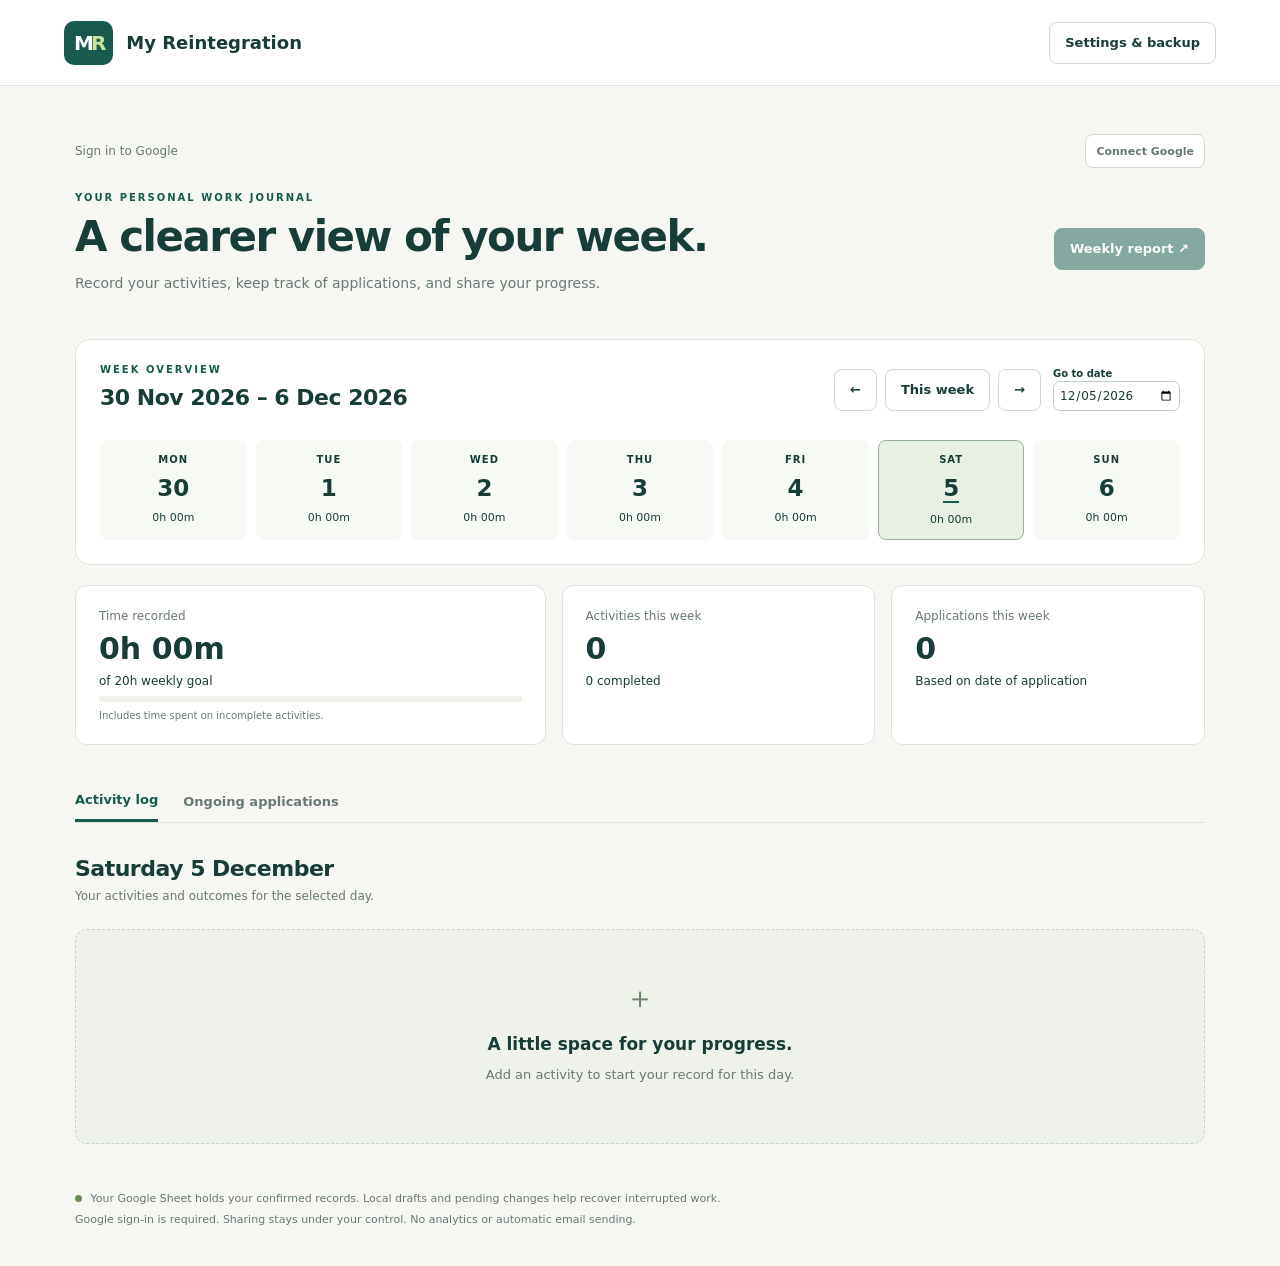
==== index.html @ 722d1d54 "Version static assets to prevent stale local-only scripts after upgrade" ====
<!doctype html><html lang="en"><head><meta charset="utf-8"><meta name="viewport" content="width=device-width, initial-scale=1"><meta name="description" content="A private, browser-local weekly reintegration activity journal."><title>My Reintegration</title><link rel="stylesheet" href="style.css?v=2.1"><script src="google-config.js?v=2.1" defer></script><script src="google-store.js?v=2.1" defer></script><script src="excel-export.js?v=2.1" defer></script><script src="app.js?v=2.1" defer></script><script src="https://accounts.google.com/gsi/client" async defer></script></head><body>
<header><a class="brand" href="./"><span class="brandmark">M<span>R</span></span> My Reintegration</a><button id="settings">Settings & backup</button></header>
<main><div class="sync-bar"><span id="syncStatus" role="status" aria-live="polite">Sign in to Google</span><div class="actions"><button id="connect">Connect Google</button><button id="refresh" hidden>Refresh</button><button id="signout" hidden>Sign out</button><button id="retry" hidden>Retry pending save</button><button id="pendingBackup" hidden>Export pending backup</button><button id="resolvePending" hidden>Review conflict</button></div></div><div class="intro"><div><p class="eyebrow">YOUR PERSONAL WORK JOURNAL</p><h1>A clearer view of your week.</h1><p class="muted">Record your activities, keep track of applications, and share your progress.</p></div><button class="primary" id="report">Weekly report ↗</button></div>
<section class="week-panel"><div class="week-top"><div><p class="eyebrow">WEEK OVERVIEW</p><h2 id="weekTitle"></h2></div><div class="actions"><button id="prev" aria-label="Previous week">←</button><button id="today">This week</button><button id="next" aria-label="Next week">→</button><label class="jump">Go to date<input type="date" id="jump"></label></div></div><div id="days" class="days"></div></section>
<div class="stats"><div><span class="muted">Time recorded</span><strong id="total"></strong><span id="goalText"></span><progress id="progress" max="100" value="0"></progress><small>Includes time spent on incomplete activities.</small></div><div><span class="muted">Activities this week</span><strong id="count"></strong><span id="completed"></span></div><div><span class="muted">Applications this week</span><strong id="appCount"></strong><span>Based on date of application</span></div></div>
<nav class="tabs" aria-label="Journal views"><button id="activityTab" class="active">Activity log</button><button id="applicationTab">Ongoing applications</button></nav>
<section><div class="section-head"><div><h2 id="sectionTitle"></h2><p class="muted" id="sectionHint"></p></div><button class="primary" id="add">+ Add activity</button></div><div id="records"></div></section>
<footer><span class="dot"></span> Your Google Sheet holds your confirmed records. Local drafts and pending changes help recover interrupted work.<br>Google sign-in is required. Sharing stays under your control. No analytics or automatic email sending.</footer></main>
<dialog id="editor"><form id="editForm"><div class="dialog-head"><h2 id="editTitle"></h2><button type="button" data-close="editor" aria-label="Close editor">✕</button></div><div id="fields" class="form-grid"></div><p class="muted small" id="draftStatus">Draft changes are saved locally as you type.</p><div class="dialog-actions"><button type="button" id="discard">Discard draft</button><button class="primary" type="submit">Save record</button></div></form></dialog>
<dialog id="preferences"><form id="settingsForm"><div class="dialog-head"><h2>Settings & backup</h2><button type="button" data-close="preferences" aria-label="Close settings">✕</button></div><label>Weekly goal (hours)<input name="goal" type="number" min="0.25" max="168" step="0.25" required></label><label>Report recipient<input name="recipient" type="email" placeholder="Enter recipient email"></label><label>Your name (optional)<input name="name" maxlength="200"></label><p class="muted small">Settings and records are saved to your authorized Google Sheet. JSON backups contain personal records: keep them private.</p><button class="primary" type="submit">Save settings</button><hr><h3>Your data, your copy</h3><div class="actions"><button type="button" id="backup">Export JSON backup</button><label class="file-button">Import JSON backup<input id="import" type="file" accept="application/json,.json"></label><button type="button" id="legacyBackup">Export original local backup</button><button type="button" id="migrate" hidden>Migrate local records to Google</button></div><p class="small muted">Import merges records and preserves existing entries. Conflicting IDs are copied with a new ID. Existing settings are preserved. A backup is downloaded first.</p></form></dialog>
<dialog id="reportDialog"><div class="dialog-head"><div><p class="eyebrow">READY TO SHARE</p><h2>Weekly report</h2></div><button data-close="reportDialog" aria-label="Close report">✕</button></div><p id="reportRange" class="muted"></p><div class="actions"><button id="copy">Copy report</button><button id="pdf">Download PDF</button><button id="csv">Export CSV</button><button id="excel">Download Excel</button></div><pre id="reportText"></pre><h3>Prepare your email</h3><label>To<input id="emailTo" type="email"></label><label>Subject<input id="emailSubject"></label><label>Message<textarea id="emailBody" rows="10"></textarea></label><div class="actions"><button class="primary" id="email">Open email app</button><button id="eml">Download email draft</button></div><p class="small muted">Review and send in your email app. Files are not attached automatically. For long reports, use the downloadable email draft or attach the PDF.</p></dialog>
<div id="toast" role="status" aria-live="polite"></div></body></html>
---- style.css ----
:root{font-family:Inter,ui-sans-serif,system-ui,-apple-system,BlinkMacSystemFont,"Segoe UI",sans-serif;color:#183d38;background:#f6f7f3;font-synthesis:none;--green:#175b4f;--line:#dce4dc;--muted:#687974}*{box-sizing:border-box}body{margin:0}header{min-height:86px;padding:20px max(5vw,20px);display:flex;align-items:center;justify-content:space-between;background:#fff;border-bottom:1px solid var(--line);gap:16px}.brand{display:flex;align-items:center;gap:13px;font-weight:700;color:inherit;text-decoration:none;font-size:18px}.brandmark{background:var(--green);color:#fff;padding:10px;border-radius:10px;letter-spacing:-3px;font-size:20px}.brandmark span{color:#c6e69d}main{max-width:1190px;margin:auto;padding:48px 30px 20px}h1{font-size:clamp(28px,3.4vw,42px);letter-spacing:-1.5px;line-height:1.15;margin:10px 0 14px;font-weight:650}h2{font-size:22px;letter-spacing:-.5px;margin:5px 0}h3{font-size:17px}.eyebrow{font-size:10px;font-weight:800;letter-spacing:2px;color:var(--green);margin:0 0 10px}.muted{color:var(--muted)}.intro,.week-top,.section-head,.dialog-head{display:flex;justify-content:space-between;align-items:center;gap:20px}.intro{margin-bottom:34px}.intro p.muted{font-size:14px}.primary{background:var(--green);color:#fff;border-color:var(--green)}button,.file-button{font:inherit;font-size:13px;font-weight:600;cursor:pointer;min-height:42px;border:1px solid #cdd9d1;border-radius:8px;background:#fff;color:inherit;padding:10px 15px}button.primary{background:var(--green);color:white}button:hover,.file-button:hover{filter:brightness(.95)}button:focus-visible,a:focus-visible,input:focus-visible,textarea:focus-visible,select:focus-visible{outline:3px solid #d2a444;outline-offset:3px}.week-panel{background:#fff;border:1px solid var(--line);border-radius:15px;padding:24px}.week-top{margin-bottom:25px}.actions{display:flex;gap:8px;align-items:center;flex-wrap:wrap}.jump{font-size:10px;margin:0 0 0 4px}.jump input{margin:2px 0 0;padding:5px;font-size:12px;min-height:30px}.days{display:grid;grid-template-columns:repeat(7,1fr);gap:9px}.day{display:flex;flex-direction:column;align-items:center;padding:13px 3px;background:#f7f9f5;border-color:transparent;gap:10px}.day span:first-child{text-transform:uppercase;font-size:10px;letter-spacing:1px}.day b{font-size:23px;font-weight:600}.day small{font-size:11px;font-weight:400}.day.selected{background:#e8f0e4;border-color:#97b19e}.day.is-today b{border-bottom:2px solid var(--green)}.stats{display:grid;grid-template-columns:1.5fr 1fr 1fr;gap:16px;margin:20px 0 35px}.stats>div{background:#fff;border:1px solid var(--line);border-radius:12px;padding:23px;display:flex;flex-direction:column;gap:8px}.stats strong{font-size:30px;font-weight:600}.stats span,.stats small{font-size:12px}.stats small{color:var(--muted);font-size:10px}progress{width:100%;height:6px;border:0;border-radius:8px;overflow:hidden;accent-color:var(--green)}progress::-webkit-progress-bar{background:#edf1e9}progress::-webkit-progress-value{background:var(--green)}.tabs{border-bottom:1px solid var(--line);display:flex;gap:25px;margin-bottom:28px}.tabs button{border:0;background:none;border-radius:0;color:var(--muted);padding:12px 0}.tabs button.active{color:var(--green);border-bottom:3px solid var(--green)}.section-head{margin-bottom:18px}.section-head p{font-size:12px;margin:8px 0}.empty{text-align:center;padding:48px 20px;background:#eef2eb;border:1px dashed #c8d5c6;border-radius:12px}.empty .symbol{font-size:30px;color:#70866b;margin-bottom:15px}.empty h3{margin:5px}.empty p{font-size:13px;color:var(--muted)}.record{background:white;border:1px solid var(--line);padding:21px;border-radius:12px;margin:12px 0;display:flex;justify-content:space-between;gap:20px}.record h3{margin:9px 0;white-space:pre-wrap;overflow-wrap:anywhere}.record p{font-size:13px;white-space:pre-wrap;overflow-wrap:anywhere;max-width:750px}.badge{display:inline-block;font-size:10px;background:#edf3e7;border-radius:5px;padding:5px 8px;margin:0 5px 5px 0}.badge.pending{background:#faf1de}.record-side{flex-shrink:0;text-align:right}.record-side strong{display:block;margin-bottom:15px;font-size:20px}.record-side button{min-height:34px;padding:7px 10px;font-size:11px}footer{margin:45px 0 15px;font-size:11px;line-height:1.9;color:var(--muted);max-width:800px}.dot{display:inline-block;width:7px;height:7px;background:#6b8a55;border-radius:50%;margin-right:5px}dialog{border:1px solid var(--line);border-radius:16px;padding:28px;width:min(700px,calc(100% - 24px));max-height:90vh;box-shadow:0 25px 100px #102b3830;color:inherit}dialog::backdrop{background:#123b345e;backdrop-filter:blur(3px)}.dialog-head{margin-bottom:20px}.dialog-head button{border:0;font-size:18px}.form-grid{display:grid;grid-template-columns:1fr 1fr;gap:15px}.wide{grid-column:1/-1}label{display:block;font-size:12px;font-weight:600;margin:0 0 15px}input,textarea,select{display:block;width:100%;font:inherit;font-size:14px;font-weight:400;padding:11px;border:1px solid #becdc2;border-radius:7px;background:white;color:#183d38;margin-top:7px;min-height:42px}textarea{resize:vertical;line-height:1.6}.form-grid label{margin:0}.dialog-actions{display:flex;justify-content:space-between;gap:10px;margin-top:20px}.small{font-size:12px;line-height:1.6}hr{border:0;border-top:1px solid var(--line);margin:24px 0}.file-button{margin:0}.file-button input{font-size:11px;max-width:225px}pre{white-space:pre-wrap;overflow-wrap:anywhere;font:13px/1.8 inherit;background:#f5f7f2;padding:20px;border-radius:9px;max-height:320px;overflow:auto}#toast{position:fixed;bottom:25px;left:50%;transform:translateX(-50%);background:#183d38;color:#fff;padding:13px 22px;border-radius:8px;font-size:13px;max-width:90%;z-index:10;display:none}@media(max-width:650px){header{padding:15px}.brand{font-size:14px}.brandmark{font-size:16px}header button{font-size:11px;padding:8px}main{padding:28px 16px}.intro{display:block}.intro button{margin-top:10px}.week-panel{padding:14px}.week-top{display:block}.week-top h2{font-size:19px}.week-top .actions{margin-top:16px}.days{gap:3px}.day{border-radius:6px}.day b{font-size:20px}.day span:first-child{font-size:9px;letter-spacing:0}.day small{font-size:9px}.stats{gap:8px;grid-template-columns:1fr 1fr}.stats>div{padding:15px}.stats>div:first-child{grid-column:1/-1}.stats strong{font-size:25px}.section-head{align-items:flex-start;gap:10px}.section-head h2{font-size:19px}.section-head button{padding:10px;font-size:11px;flex-shrink:0}.record{display:block;padding:16px}.record-side{display:flex;align-items:center;gap:8px;text-align:left;margin-top:15px}.record-side strong{margin:0 auto 0 0;font-size:17px}.form-grid{grid-template-columns:1fr}.wide{grid-column:auto}dialog{padding:20px}.tabs{gap:20px}.tabs button{font-size:12px}}

[hidden]{display:none!important}.sync-bar{display:flex;align-items:center;justify-content:space-between;gap:12px;margin-bottom:24px;color:var(--muted);font-size:12px}.sync-bar button{font-size:11px;min-height:34px;padding:7px 10px}#syncStatus[data-status="Connection error"]{color:#954d2d}button:disabled{opacity:.5;cursor:default}@media(max-width:650px){.sync-bar{align-items:flex-start;flex-direction:column}}
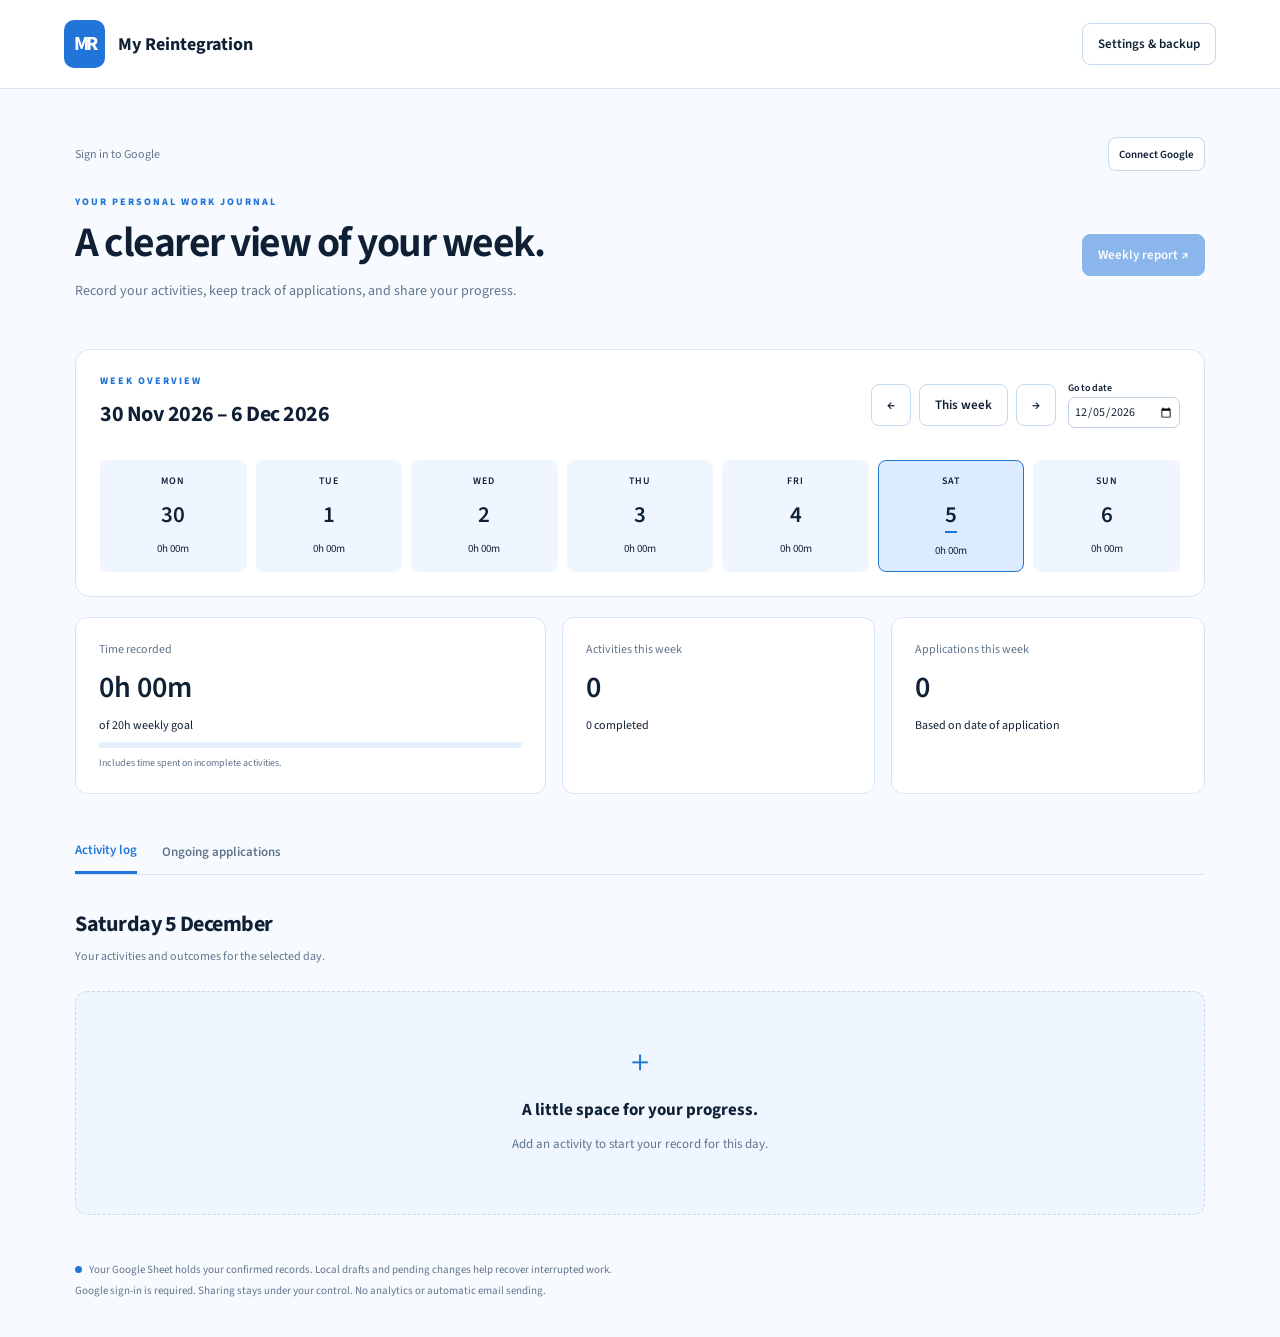
==== commit 65542c3e: "Open shared journal directly with a read-only link" ====
--- a/index.html
+++ b/index.html
@@ -1,4 +1,4 @@
-<!doctype html><html lang="en"><head><meta charset="utf-8"><meta name="viewport" content="width=device-width, initial-scale=1"><meta name="description" content="A private, browser-local weekly reintegration activity journal."><title>My Reintegration</title><link rel="stylesheet" href="style.css?v=2.1"><script src="google-config.js?v=2.1" defer></script><script src="google-store.js?v=2.1" defer></script><script src="excel-export.js?v=2.1" defer></script><script src="app.js?v=2.1" defer></script><script src="https://accounts.google.com/gsi/client" async defer></script></head><body>
+<!doctype html><html lang="en"><head><meta charset="utf-8"><meta name="viewport" content="width=device-width, initial-scale=1"><meta name="description" content="A private weekly reintegration activity journal."><title>My Reintegration</title><link rel="stylesheet" href="style.css?v=2.4"><script src="google-config.js?v=2.4" defer></script><script src="google-store.js?v=2.4" defer></script><script src="excel-export.js?v=2.4" defer></script><script src="app.js?v=2.4" defer></script><script src="access-admin.js?v=2.4" defer></script><script src="https://accounts.google.com/gsi/client" async defer></script></head><body>
 <header><a class="brand" href="./"><span class="brandmark">M<span>R</span></span> My Reintegration</a><button id="settings">Settings & backup</button></header>
 <main><div class="sync-bar"><span id="syncStatus" role="status" aria-live="polite">Sign in to Google</span><div class="actions"><button id="connect">Connect Google</button><button id="refresh" hidden>Refresh</button><button id="signout" hidden>Sign out</button><button id="retry" hidden>Retry pending save</button><button id="pendingBackup" hidden>Export pending backup</button><button id="resolvePending" hidden>Review conflict</button></div></div><div class="intro"><div><p class="eyebrow">YOUR PERSONAL WORK JOURNAL</p><h1>A clearer view of your week.</h1><p class="muted">Record your activities, keep track of applications, and share your progress.</p></div><button class="primary" id="report">Weekly report ↗</button></div>
 <section class="week-panel"><div class="week-top"><div><p class="eyebrow">WEEK OVERVIEW</p><h2 id="weekTitle"></h2></div><div class="actions"><button id="prev" aria-label="Previous week">←</button><button id="today">This week</button><button id="next" aria-label="Next week">→</button><label class="jump">Go to date<input type="date" id="jump"></label></div></div><div id="days" class="days"></div></section>
@@ -7,6 +7,6 @@
 <section><div class="section-head"><div><h2 id="sectionTitle"></h2><p class="muted" id="sectionHint"></p></div><button class="primary" id="add">+ Add activity</button></div><div id="records"></div></section>
 <footer><span class="dot"></span> Your Google Sheet holds your confirmed records. Local drafts and pending changes help recover interrupted work.<br>Google sign-in is required. Sharing stays under your control. No analytics or automatic email sending.</footer></main>
 <dialog id="editor"><form id="editForm"><div class="dialog-head"><h2 id="editTitle"></h2><button type="button" data-close="editor" aria-label="Close editor">✕</button></div><div id="fields" class="form-grid"></div><p class="muted small" id="draftStatus">Draft changes are saved locally as you type.</p><div class="dialog-actions"><button type="button" id="discard">Discard draft</button><button class="primary" type="submit">Save record</button></div></form></dialog>
-<dialog id="preferences"><form id="settingsForm"><div class="dialog-head"><h2>Settings & backup</h2><button type="button" data-close="preferences" aria-label="Close settings">✕</button></div><label>Weekly goal (hours)<input name="goal" type="number" min="0.25" max="168" step="0.25" required></label><label>Report recipient<input name="recipient" type="email" placeholder="Enter recipient email"></label><label>Your name (optional)<input name="name" maxlength="200"></label><p class="muted small">Settings and records are saved to your authorized Google Sheet. JSON backups contain personal records: keep them private.</p><button class="primary" type="submit">Save settings</button><hr><h3>Your data, your copy</h3><div class="actions"><button type="button" id="backup">Export JSON backup</button><label class="file-button">Import JSON backup<input id="import" type="file" accept="application/json,.json"></label><button type="button" id="legacyBackup">Export original local backup</button><button type="button" id="migrate" hidden>Migrate local records to Google</button></div><p class="small muted">Import merges records and preserves existing entries. Conflicting IDs are copied with a new ID. Existing settings are preserved. A backup is downloaded first.</p></form></dialog>
+<dialog id="preferences"><form id="settingsForm"><div class="dialog-head"><h2>Settings & backup</h2><button type="button" data-close="preferences" aria-label="Close settings">✕</button></div><label>Weekly goal (hours)<input name="goal" type="number" min="0.25" max="168" step="0.25" required></label><label>Report recipient<input name="recipient" type="email" placeholder="Enter recipient email"></label><label>Your name (optional)<input name="name" maxlength="200"></label><p class="muted small">Settings and records are saved to your authorized Google Sheet. JSON backups contain personal records: keep them private.</p><button class="primary" type="submit">Save settings</button><hr><button type="button" id="privateAccess" hidden>Share read-only link</button><hr><h3>Your data, your copy</h3><div class="actions"><button type="button" id="backup">Export JSON backup</button><label class="file-button">Import JSON backup<input id="import" type="file" accept="application/json,.json"></label><button type="button" id="legacyBackup">Export original local backup</button><button type="button" id="migrate" hidden>Migrate local records to Google</button></div><p class="small muted">Import merges records and preserves existing entries. Conflicting IDs are copied with a new ID. Existing settings are preserved. A backup is downloaded first.</p></form></dialog>
 <dialog id="reportDialog"><div class="dialog-head"><div><p class="eyebrow">READY TO SHARE</p><h2>Weekly report</h2></div><button data-close="reportDialog" aria-label="Close report">✕</button></div><p id="reportRange" class="muted"></p><div class="actions"><button id="copy">Copy report</button><button id="pdf">Download PDF</button><button id="csv">Export CSV</button><button id="excel">Download Excel</button></div><pre id="reportText"></pre><h3>Prepare your email</h3><label>To<input id="emailTo" type="email"></label><label>Subject<input id="emailSubject"></label><label>Message<textarea id="emailBody" rows="10"></textarea></label><div class="actions"><button class="primary" id="email">Open email app</button><button id="eml">Download email draft</button></div><p class="small muted">Review and send in your email app. Files are not attached automatically. For long reports, use the downloadable email draft or attach the PDF.</p></dialog>
-<div id="toast" role="status" aria-live="polite"></div></body></html>
+<dialog id="accessManager"><div class="dialog-head"><h2>Share read-only link</h2><button data-close="accessManager" aria-label="Close sharing">✕</button></div><p>Anyone with this link can view the journal and download reports. It opens directly, with no account or access code.</p><label>Read-only link<input id="sharedViewUrl" readonly></label><div class="actions"><button id="copyViewLink" class="primary">Copy link</button><a id="openSharedView" target="_blank" rel="noopener">Open read-only view ↗</a></div><p id="accessError" role="status"></p><p class="small muted">Editing stays in your owner account.</p></dialog><div id="toast" role="status" aria-live="polite"></div></body></html>
--- a/style.css
+++ b/style.css
@@ -1,3 +1,27 @@
-:root{font-family:Inter,ui-sans-serif,system-ui,-apple-system,BlinkMacSystemFont,"Segoe UI",sans-serif;color:#183d38;background:#f6f7f3;font-synthesis:none;--green:#175b4f;--line:#dce4dc;--muted:#687974}*{box-sizing:border-box}body{margin:0}header{min-height:86px;padding:20px max(5vw,20px);display:flex;align-items:center;justify-content:space-between;background:#fff;border-bottom:1px solid var(--line);gap:16px}.brand{display:flex;align-items:center;gap:13px;font-weight:700;color:inherit;text-decoration:none;font-size:18px}.brandmark{background:var(--green);color:#fff;padding:10px;border-radius:10px;letter-spacing:-3px;font-size:20px}.brandmark span{color:#c6e69d}main{max-width:1190px;margin:auto;padding:48px 30px 20px}h1{font-size:clamp(28px,3.4vw,42px);letter-spacing:-1.5px;line-height:1.15;margin:10px 0 14px;font-weight:650}h2{font-size:22px;letter-spacing:-.5px;margin:5px 0}h3{font-size:17px}.eyebrow{font-size:10px;font-weight:800;letter-spacing:2px;color:var(--green);margin:0 0 10px}.muted{color:var(--muted)}.intro,.week-top,.section-head,.dialog-head{display:flex;justify-content:space-between;align-items:center;gap:20px}.intro{margin-bottom:34px}.intro p.muted{font-size:14px}.primary{background:var(--green);color:#fff;border-color:var(--green)}button,.file-button{font:inherit;font-size:13px;font-weight:600;cursor:pointer;min-height:42px;border:1px solid #cdd9d1;border-radius:8px;background:#fff;color:inherit;padding:10px 15px}button.primary{background:var(--green);color:white}button:hover,.file-button:hover{filter:brightness(.95)}button:focus-visible,a:focus-visible,input:focus-visible,textarea:focus-visible,select:focus-visible{outline:3px solid #d2a444;outline-offset:3px}.week-panel{background:#fff;border:1px solid var(--line);border-radius:15px;padding:24px}.week-top{margin-bottom:25px}.actions{display:flex;gap:8px;align-items:center;flex-wrap:wrap}.jump{font-size:10px;margin:0 0 0 4px}.jump input{margin:2px 0 0;padding:5px;font-size:12px;min-height:30px}.days{display:grid;grid-template-columns:repeat(7,1fr);gap:9px}.day{display:flex;flex-direction:column;align-items:center;padding:13px 3px;background:#f7f9f5;border-color:transparent;gap:10px}.day span:first-child{text-transform:uppercase;font-size:10px;letter-spacing:1px}.day b{font-size:23px;font-weight:600}.day small{font-size:11px;font-weight:400}.day.selected{background:#e8f0e4;border-color:#97b19e}.day.is-today b{border-bottom:2px solid var(--green)}.stats{display:grid;grid-template-columns:1.5fr 1fr 1fr;gap:16px;margin:20px 0 35px}.stats>div{background:#fff;border:1px solid var(--line);border-radius:12px;padding:23px;display:flex;flex-direction:column;gap:8px}.stats strong{font-size:30px;font-weight:600}.stats span,.stats small{font-size:12px}.stats small{color:var(--muted);font-size:10px}progress{width:100%;height:6px;border:0;border-radius:8px;overflow:hidden;accent-color:var(--green)}progress::-webkit-progress-bar{background:#edf1e9}progress::-webkit-progress-value{background:var(--green)}.tabs{border-bottom:1px solid var(--line);display:flex;gap:25px;margin-bottom:28px}.tabs button{border:0;background:none;border-radius:0;color:var(--muted);padding:12px 0}.tabs button.active{color:var(--green);border-bottom:3px solid var(--green)}.section-head{margin-bottom:18px}.section-head p{font-size:12px;margin:8px 0}.empty{text-align:center;padding:48px 20px;background:#eef2eb;border:1px dashed #c8d5c6;border-radius:12px}.empty .symbol{font-size:30px;color:#70866b;margin-bottom:15px}.empty h3{margin:5px}.empty p{font-size:13px;color:var(--muted)}.record{background:white;border:1px solid var(--line);padding:21px;border-radius:12px;margin:12px 0;display:flex;justify-content:space-between;gap:20px}.record h3{margin:9px 0;white-space:pre-wrap;overflow-wrap:anywhere}.record p{font-size:13px;white-space:pre-wrap;overflow-wrap:anywhere;max-width:750px}.badge{display:inline-block;font-size:10px;background:#edf3e7;border-radius:5px;padding:5px 8px;margin:0 5px 5px 0}.badge.pending{background:#faf1de}.record-side{flex-shrink:0;text-align:right}.record-side strong{display:block;margin-bottom:15px;font-size:20px}.record-side button{min-height:34px;padding:7px 10px;font-size:11px}footer{margin:45px 0 15px;font-size:11px;line-height:1.9;color:var(--muted);max-width:800px}.dot{display:inline-block;width:7px;height:7px;background:#6b8a55;border-radius:50%;margin-right:5px}dialog{border:1px solid var(--line);border-radius:16px;padding:28px;width:min(700px,calc(100% - 24px));max-height:90vh;box-shadow:0 25px 100px #102b3830;color:inherit}dialog::backdrop{background:#123b345e;backdrop-filter:blur(3px)}.dialog-head{margin-bottom:20px}.dialog-head button{border:0;font-size:18px}.form-grid{display:grid;grid-template-columns:1fr 1fr;gap:15px}.wide{grid-column:1/-1}label{display:block;font-size:12px;font-weight:600;margin:0 0 15px}input,textarea,select{display:block;width:100%;font:inherit;font-size:14px;font-weight:400;padding:11px;border:1px solid #becdc2;border-radius:7px;background:white;color:#183d38;margin-top:7px;min-height:42px}textarea{resize:vertical;line-height:1.6}.form-grid label{margin:0}.dialog-actions{display:flex;justify-content:space-between;gap:10px;margin-top:20px}.small{font-size:12px;line-height:1.6}hr{border:0;border-top:1px solid var(--line);margin:24px 0}.file-button{margin:0}.file-button input{font-size:11px;max-width:225px}pre{white-space:pre-wrap;overflow-wrap:anywhere;font:13px/1.8 inherit;background:#f5f7f2;padding:20px;border-radius:9px;max-height:320px;overflow:auto}#toast{position:fixed;bottom:25px;left:50%;transform:translateX(-50%);background:#183d38;color:#fff;padding:13px 22px;border-radius:8px;font-size:13px;max-width:90%;z-index:10;display:none}@media(max-width:650px){header{padding:15px}.brand{font-size:14px}.brandmark{font-size:16px}header button{font-size:11px;padding:8px}main{padding:28px 16px}.intro{display:block}.intro button{margin-top:10px}.week-panel{padding:14px}.week-top{display:block}.week-top h2{font-size:19px}.week-top .actions{margin-top:16px}.days{gap:3px}.day{border-radius:6px}.day b{font-size:20px}.day span:first-child{font-size:9px;letter-spacing:0}.day small{font-size:9px}.stats{gap:8px;grid-template-columns:1fr 1fr}.stats>div{padding:15px}.stats>div:first-child{grid-column:1/-1}.stats strong{font-size:25px}.section-head{align-items:flex-start;gap:10px}.section-head h2{font-size:19px}.section-head button{padding:10px;font-size:11px;flex-shrink:0}.record{display:block;padding:16px}.record-side{display:flex;align-items:center;gap:8px;text-align:left;margin-top:15px}.record-side strong{margin:0 auto 0 0;font-size:17px}.form-grid{grid-template-columns:1fr}.wide{grid-column:auto}dialog{padding:20px}.tabs{gap:20px}.tabs button{font-size:12px}}
+@import url('https://fonts.googleapis.com/css2?family=Source+Sans+3:wght@400;500;600;700;800&display=swap');
+:root{font-family:"Source Sans 3",Arial,sans-serif;color:#0F2034;background:#F7FAFF;font-synthesis:none;--green:#2175D9;--line:#D9E5F2;--muted:#61758C}*{box-sizing:border-box}body{margin:0}header{min-height:86px;padding:20px max(5vw,20px);display:flex;align-items:center;justify-content:space-between;background:#fff;border-bottom:1px solid var(--line);gap:16px}.brand{display:flex;align-items:center;gap:13px;font-weight:700;color:inherit;text-decoration:none;font-size:18px}.brandmark{background:var(--green);color:#fff;padding:10px;border-radius:10px;letter-spacing:-3px;font-size:20px}.brandmark span{color:#c6e69d}main{max-width:1190px;margin:auto;padding:48px 30px 20px}h1{font-size:clamp(28px,3.4vw,42px);letter-spacing:-1.5px;line-height:1.15;margin:10px 0 14px;font-weight:650}h2{font-size:22px;letter-spacing:-.5px;margin:5px 0}h3{font-size:17px}.eyebrow{font-size:10px;font-weight:800;letter-spacing:2px;color:var(--green);margin:0 0 10px}.muted{color:var(--muted)}.intro,.week-top,.section-head,.dialog-head{display:flex;justify-content:space-between;align-items:center;gap:20px}.intro{margin-bottom:34px}.intro p.muted{font-size:14px}.primary{background:var(--green);color:#fff;border-color:var(--green)}button,.file-button{font:inherit;font-size:13px;font-weight:600;cursor:pointer;min-height:42px;border:1px solid #cdd9d1;border-radius:8px;background:#fff;color:inherit;padding:10px 15px}button.primary{background:var(--green);color:white}button:hover,.file-button:hover{filter:brightness(.95)}button:focus-visible,a:focus-visible,input:focus-visible,textarea:focus-visible,select:focus-visible{outline:3px solid #d2a444;outline-offset:3px}.week-panel{background:#fff;border:1px solid var(--line);border-radius:15px;padding:24px}.week-top{margin-bottom:25px}.actions{display:flex;gap:8px;align-items:center;flex-wrap:wrap}.jump{font-size:10px;margin:0 0 0 4px}.jump input{margin:2px 0 0;padding:5px;font-size:12px;min-height:30px}.days{display:grid;grid-template-columns:repeat(7,1fr);gap:9px}.day{display:flex;flex-direction:column;align-items:center;padding:13px 3px;background:#f7f9f5;border-color:transparent;gap:10px}.day span:first-child{text-transform:uppercase;font-size:10px;letter-spacing:1px}.day b{font-size:23px;font-weight:600}.day small{font-size:11px;font-weight:400}.day.selected{background:#e8f0e4;border-color:#97b19e}.day.is-today b{border-bottom:2px solid var(--green)}.stats{display:grid;grid-template-columns:1.5fr 1fr 1fr;gap:16px;margin:20px 0 35px}.stats>div{background:#fff;border:1px solid var(--line);border-radius:12px;padding:23px;display:flex;flex-direction:column;gap:8px}.stats strong{font-size:30px;font-weight:600}.stats span,.stats small{font-size:12px}.stats small{color:var(--muted);font-size:10px}progress{width:100%;height:6px;border:0;border-radius:8px;overflow:hidden;accent-color:var(--green)}progress::-webkit-progress-bar{background:#edf1e9}progress::-webkit-progress-value{background:var(--green)}.tabs{border-bottom:1px solid var(--line);display:flex;gap:25px;margin-bottom:28px}.tabs button{border:0;background:none;border-radius:0;color:var(--muted);padding:12px 0}.tabs button.active{color:var(--green);border-bottom:3px solid var(--green)}.section-head{margin-bottom:18px}.section-head p{font-size:12px;margin:8px 0}.empty{text-align:center;padding:48px 20px;background:#eef2eb;border:1px dashed #c8d5c6;border-radius:12px}.empty .symbol{font-size:30px;color:#70866b;margin-bottom:15px}.empty h3{margin:5px}.empty p{font-size:13px;color:var(--muted)}.record{background:white;border:1px solid var(--line);padding:21px;border-radius:12px;margin:12px 0;display:flex;justify-content:space-between;gap:20px}.record h3{margin:9px 0;white-space:pre-wrap;overflow-wrap:anywhere}.record p{font-size:13px;white-space:pre-wrap;overflow-wrap:anywhere;max-width:750px}.badge{display:inline-block;font-size:10px;background:#edf3e7;border-radius:5px;padding:5px 8px;margin:0 5px 5px 0}.badge.pending{background:#faf1de}.record-side{flex-shrink:0;text-align:right}.record-side strong{display:block;margin-bottom:15px;font-size:20px}.record-side button{min-height:34px;padding:7px 10px;font-size:11px}footer{margin:45px 0 15px;font-size:11px;line-height:1.9;color:var(--muted);max-width:800px}.dot{display:inline-block;width:7px;height:7px;background:#6b8a55;border-radius:50%;margin-right:5px}dialog{border:1px solid var(--line);border-radius:16px;padding:28px;width:min(700px,calc(100% - 24px));max-height:90vh;box-shadow:0 25px 100px #102b3830;color:inherit}dialog::backdrop{background:#123b345e;backdrop-filter:blur(3px)}.dialog-head{margin-bottom:20px}.dialog-head button{border:0;font-size:18px}.form-grid{display:grid;grid-template-columns:1fr 1fr;gap:15px}.wide{grid-column:1/-1}label{display:block;font-size:12px;font-weight:600;margin:0 0 15px}input,textarea,select{display:block;width:100%;font:inherit;font-size:14px;font-weight:400;padding:11px;border:1px solid #becdc2;border-radius:7px;background:white;color:#183d38;margin-top:7px;min-height:42px}textarea{resize:vertical;line-height:1.6}.form-grid label{margin:0}.dialog-actions{display:flex;justify-content:space-between;gap:10px;margin-top:20px}.small{font-size:12px;line-height:1.6}hr{border:0;border-top:1px solid var(--line);margin:24px 0}.file-button{margin:0}.file-button input{font-size:11px;max-width:225px}pre{white-space:pre-wrap;overflow-wrap:anywhere;font:13px/1.8 inherit;background:#f5f7f2;padding:20px;border-radius:9px;max-height:320px;overflow:auto}#toast{position:fixed;bottom:25px;left:50%;transform:translateX(-50%);background:#183d38;color:#fff;padding:13px 22px;border-radius:8px;font-size:13px;max-width:90%;z-index:10;display:none}@media(max-width:650px){header{padding:15px}.brand{font-size:14px}.brandmark{font-size:16px}header button{font-size:11px;padding:8px}main{padding:28px 16px}.intro{display:block}.intro button{margin-top:10px}.week-panel{padding:14px}.week-top{display:block}.week-top h2{font-size:19px}.week-top .actions{margin-top:16px}.days{gap:3px}.day{border-radius:6px}.day b{font-size:20px}.day span:first-child{font-size:9px;letter-spacing:0}.day small{font-size:9px}.stats{gap:8px;grid-template-columns:1fr 1fr}.stats>div{padding:15px}.stats>div:first-child{grid-column:1/-1}.stats strong{font-size:25px}.section-head{align-items:flex-start;gap:10px}.section-head h2{font-size:19px}.section-head button{padding:10px;font-size:11px;flex-shrink:0}.record{display:block;padding:16px}.record-side{display:flex;align-items:center;gap:8px;text-align:left;margin-top:15px}.record-side strong{margin:0 auto 0 0;font-size:17px}.form-grid{grid-template-columns:1fr}.wide{grid-column:auto}dialog{padding:20px}.tabs{gap:20px}.tabs button{font-size:12px}}
 
 [hidden]{display:none!important}.sync-bar{display:flex;align-items:center;justify-content:space-between;gap:12px;margin-bottom:24px;color:var(--muted);font-size:12px}.sync-bar button{font-size:11px;min-height:34px;padding:7px 10px}#syncStatus[data-status="Connection error"]{color:#954d2d}button:disabled{opacity:.5;cursor:default}@media(max-width:650px){.sync-bar{align-items:flex-start;flex-direction:column}}
+
+/* MY REINTEGRATION — BLUE AND WHITE PALETTE */
+body{background:#F7FAFF;color:#0F2034}
+.brandmark span{color:#FFFFFF}
+h1,h2,h3{color:#0F2034}
+button,.file-button{border-color:#C7D9ED;color:#0F2034}
+button.primary,.primary{background:#2175D9;border-color:#2175D9;color:#FFFFFF}
+button:focus-visible,a:focus-visible,input:focus-visible,textarea:focus-visible,select:focus-visible{outline-color:#73A9F5}
+.day{background:#F0F6FF}
+.day.selected{background:#DCEBFF;border-color:#2175D9}
+progress::-webkit-progress-bar{background:#E4EFFC}
+progress::-webkit-progress-value{background:#2175D9}
+.empty{background:#EFF6FF;border-color:#C7D9ED}
+.empty .symbol{color:#2175D9}
+.badge{background:#E7F1FF;color:#174F96}
+.badge.pending{background:#FFF1D8;color:#815A17}
+dialog{background:#FFFFFF;box-shadow:0 25px 100px #0F203430}
+dialog::backdrop{background:#0F20345E}
+input,textarea,select{background:#FFFFFF;color:#0F2034;border-color:#BFCFE3}
+pre{background:#EFF6FF;color:#0F2034}
+#toast{background:#0F2034;color:#FFFFFF}
+.dot{background:#2175D9}
+#syncStatus[data-status="Connection error"]{color:#B54732}
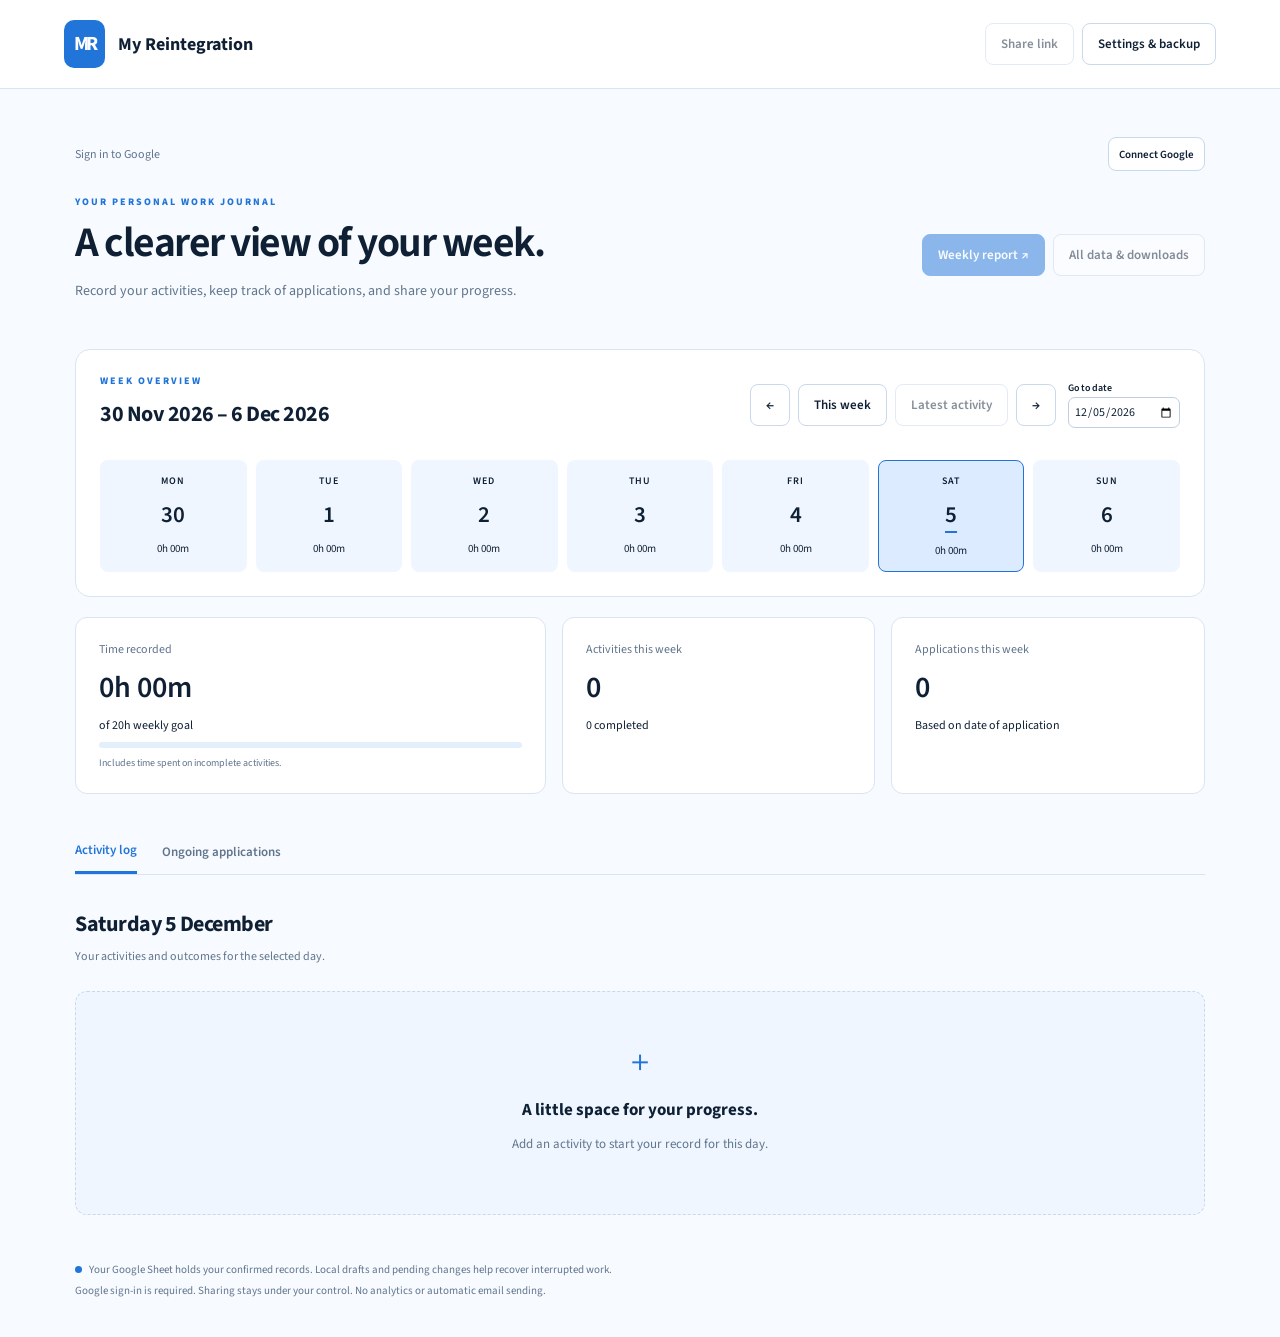
==== commit 86678238: "Fix stable public sharing and complete report exports" ====
--- a/index.html
+++ b/index.html
@@ -1,12 +1,12 @@
-<!doctype html><html lang="en"><head><meta charset="utf-8"><meta name="viewport" content="width=device-width, initial-scale=1"><meta name="description" content="A private weekly reintegration activity journal."><title>My Reintegration</title><link rel="stylesheet" href="style.css?v=2.4"><script src="google-config.js?v=2.4" defer></script><script src="google-store.js?v=2.4" defer></script><script src="excel-export.js?v=2.4" defer></script><script src="app.js?v=2.4" defer></script><script src="access-admin.js?v=2.4" defer></script><script src="https://accounts.google.com/gsi/client" async defer></script></head><body>
-<header><a class="brand" href="./"><span class="brandmark">M<span>R</span></span> My Reintegration</a><button id="settings">Settings & backup</button></header>
-<main><div class="sync-bar"><span id="syncStatus" role="status" aria-live="polite">Sign in to Google</span><div class="actions"><button id="connect">Connect Google</button><button id="refresh" hidden>Refresh</button><button id="signout" hidden>Sign out</button><button id="retry" hidden>Retry pending save</button><button id="pendingBackup" hidden>Export pending backup</button><button id="resolvePending" hidden>Review conflict</button></div></div><div class="intro"><div><p class="eyebrow">YOUR PERSONAL WORK JOURNAL</p><h1>A clearer view of your week.</h1><p class="muted">Record your activities, keep track of applications, and share your progress.</p></div><button class="primary" id="report">Weekly report ↗</button></div>
-<section class="week-panel"><div class="week-top"><div><p class="eyebrow">WEEK OVERVIEW</p><h2 id="weekTitle"></h2></div><div class="actions"><button id="prev" aria-label="Previous week">←</button><button id="today">This week</button><button id="next" aria-label="Next week">→</button><label class="jump">Go to date<input type="date" id="jump"></label></div></div><div id="days" class="days"></div></section>
+<!doctype html><html lang="en"><head><meta charset="utf-8"><meta name="viewport" content="width=device-width, initial-scale=1"><meta name="description" content="Reintegration activities, applications and reports. Shared read-only journal."><title>My Reintegration</title><link rel="stylesheet" href="style.css?v=3.0"><script src="google-config.js?v=3.0" defer></script><script src="google-store.js?v=3.0" defer></script><script src="guest-store.js?v=3.0" defer></script><script src="excel-export.js?v=3.0" defer></script><script src="app.js?v=3.0" defer></script><script src="access-admin.js?v=3.0" defer></script><script src="guest-view.js?v=3.0" defer></script><script src="https://accounts.google.com/gsi/client" async defer></script></head><body>
+<header><a class="brand" href="./"><span class="brandmark">M<span>R</span></span> My Reintegration</a><div class="actions"><button id="shareView">Share link</button><button id="settings">Settings & backup</button></div></header>
+<main><div class="sync-bar"><span id="syncStatus" role="status" aria-live="polite">Sign in to Google</span><div class="actions"><button id="connect">Connect Google</button><button id="refresh" hidden>Refresh</button><button id="signout" hidden>Sign out</button><button id="retry" hidden>Retry pending save</button><button id="pendingBackup" hidden>Export pending backup</button><button id="resolvePending" hidden>Review conflict</button></div></div><div class="intro"><div><p class="eyebrow">YOUR PERSONAL WORK JOURNAL</p><h1>A clearer view of your week.</h1><p class="muted">Record your activities, keep track of applications, and share your progress.</p></div><div class="actions"><button class="primary" id="report">Weekly report ↗</button><button id="allData">All data & downloads</button></div></div>
+<div id="loadMessage" class="load-message" role="status" hidden></div><p id="dataSummary" class="data-summary" aria-live="polite"></p><section class="week-panel"><div class="week-top"><div><p class="eyebrow">WEEK OVERVIEW</p><h2 id="weekTitle"></h2></div><div class="actions"><button id="prev" aria-label="Previous week">←</button><button id="today">This week</button><button id="latest">Latest activity</button><button id="next" aria-label="Next week">→</button><label class="jump">Go to date<input type="date" id="jump"></label></div></div><div id="days" class="days"></div></section>
 <div class="stats"><div><span class="muted">Time recorded</span><strong id="total"></strong><span id="goalText"></span><progress id="progress" max="100" value="0"></progress><small>Includes time spent on incomplete activities.</small></div><div><span class="muted">Activities this week</span><strong id="count"></strong><span id="completed"></span></div><div><span class="muted">Applications this week</span><strong id="appCount"></strong><span>Based on date of application</span></div></div>
 <nav class="tabs" aria-label="Journal views"><button id="activityTab" class="active">Activity log</button><button id="applicationTab">Ongoing applications</button></nav>
 <section><div class="section-head"><div><h2 id="sectionTitle"></h2><p class="muted" id="sectionHint"></p></div><button class="primary" id="add">+ Add activity</button></div><div id="records"></div></section>
 <footer><span class="dot"></span> Your Google Sheet holds your confirmed records. Local drafts and pending changes help recover interrupted work.<br>Google sign-in is required. Sharing stays under your control. No analytics or automatic email sending.</footer></main>
 <dialog id="editor"><form id="editForm"><div class="dialog-head"><h2 id="editTitle"></h2><button type="button" data-close="editor" aria-label="Close editor">✕</button></div><div id="fields" class="form-grid"></div><p class="muted small" id="draftStatus">Draft changes are saved locally as you type.</p><div class="dialog-actions"><button type="button" id="discard">Discard draft</button><button class="primary" type="submit">Save record</button></div></form></dialog>
 <dialog id="preferences"><form id="settingsForm"><div class="dialog-head"><h2>Settings & backup</h2><button type="button" data-close="preferences" aria-label="Close settings">✕</button></div><label>Weekly goal (hours)<input name="goal" type="number" min="0.25" max="168" step="0.25" required></label><label>Report recipient<input name="recipient" type="email" placeholder="Enter recipient email"></label><label>Your name (optional)<input name="name" maxlength="200"></label><p class="muted small">Settings and records are saved to your authorized Google Sheet. JSON backups contain personal records: keep them private.</p><button class="primary" type="submit">Save settings</button><hr><button type="button" id="privateAccess" hidden>Share read-only link</button><hr><h3>Your data, your copy</h3><div class="actions"><button type="button" id="backup">Export JSON backup</button><label class="file-button">Import JSON backup<input id="import" type="file" accept="application/json,.json"></label><button type="button" id="legacyBackup">Export original local backup</button><button type="button" id="migrate" hidden>Migrate local records to Google</button></div><p class="small muted">Import merges records and preserves existing entries. Conflicting IDs are copied with a new ID. Existing settings are preserved. A backup is downloaded first.</p></form></dialog>
-<dialog id="reportDialog"><div class="dialog-head"><div><p class="eyebrow">READY TO SHARE</p><h2>Weekly report</h2></div><button data-close="reportDialog" aria-label="Close report">✕</button></div><p id="reportRange" class="muted"></p><div class="actions"><button id="copy">Copy report</button><button id="pdf">Download PDF</button><button id="csv">Export CSV</button><button id="excel">Download Excel</button></div><pre id="reportText"></pre><h3>Prepare your email</h3><label>To<input id="emailTo" type="email"></label><label>Subject<input id="emailSubject"></label><label>Message<textarea id="emailBody" rows="10"></textarea></label><div class="actions"><button class="primary" id="email">Open email app</button><button id="eml">Download email draft</button></div><p class="small muted">Review and send in your email app. Files are not attached automatically. For long reports, use the downloadable email draft or attach the PDF.</p></dialog>
+<dialog id="reportDialog"><div class="dialog-head"><div><p class="eyebrow">READY TO SHARE</p><h2 id="reportTitle">Weekly report</h2></div><button data-close="reportDialog" aria-label="Close report">✕</button></div><label class="report-scope">Report period<select id="reportScope"><option value="week">Selected week</option><option value="all">All recorded data</option></select></label><p id="reportRange" class="muted"></p><div class="actions"><button id="copy">Copy report</button><button id="pdf">Download PDF</button><button id="csv">Export CSV</button><button id="excel">Download Excel</button></div><pre id="reportText"></pre><section class="email-section"><h3>Prepare your email</h3><label>To<input id="emailTo" type="email"></label><label>Subject<input id="emailSubject"></label><label>Message<textarea id="emailBody" rows="10"></textarea></label><div class="actions"><button class="primary" id="email">Open email app</button><button id="eml">Download email draft</button></div><p class="small muted">Review and send in your email app. Files are not attached automatically. For long reports, use the downloadable email draft or attach the PDF.</p></section></dialog>
 <dialog id="accessManager"><div class="dialog-head"><h2>Share read-only link</h2><button data-close="accessManager" aria-label="Close sharing">✕</button></div><p>Anyone with this link can view the journal and download reports. It opens directly, with no account or access code.</p><label>Read-only link<input id="sharedViewUrl" readonly></label><div class="actions"><button id="copyViewLink" class="primary">Copy link</button><a id="openSharedView" target="_blank" rel="noopener">Open read-only view ↗</a></div><p id="accessError" role="status"></p><p class="small muted">Editing stays in your owner account.</p></dialog><div id="toast" role="status" aria-live="polite"></div></body></html>
--- a/style.css
+++ b/style.css
@@ -25,3 +25,11 @@
 #toast{background:#0F2034;color:#FFFFFF}
 .dot{background:#2175D9}
 #syncStatus[data-status="Connection error"]{color:#B54732}
+
+.data-summary{font-size:13px;color:var(--muted);margin:0 0 18px;line-height:1.6}
+.load-message{padding:18px 20px;margin-bottom:24px;background:#EFF6FF;border:1px solid var(--line);border-radius:10px;line-height:1.6}
+.guest-view #connect,.guest-view #signout,.guest-view #settings,.guest-view #editor,.guest-view #preferences,.guest-view .email-section{display:none!important}
+.guest-view[data-journal-state="loading"] main>section,.guest-view[data-journal-state="loading"] .stats,.guest-view[data-journal-state="loading"] .tabs,
+.guest-view[data-journal-state="unavailable"] main>section,.guest-view[data-journal-state="unavailable"] .stats,.guest-view[data-journal-state="unavailable"] .tabs{display:none}
+.report-scope{max-width:340px}.intro>.actions{flex-shrink:0;max-width:330px}
+@media(max-width:650px){header>.actions{justify-content:flex-end}.intro>.actions{max-width:none}.week-top>.actions{gap:6px}.week-top>.actions button{padding:8px 10px}}
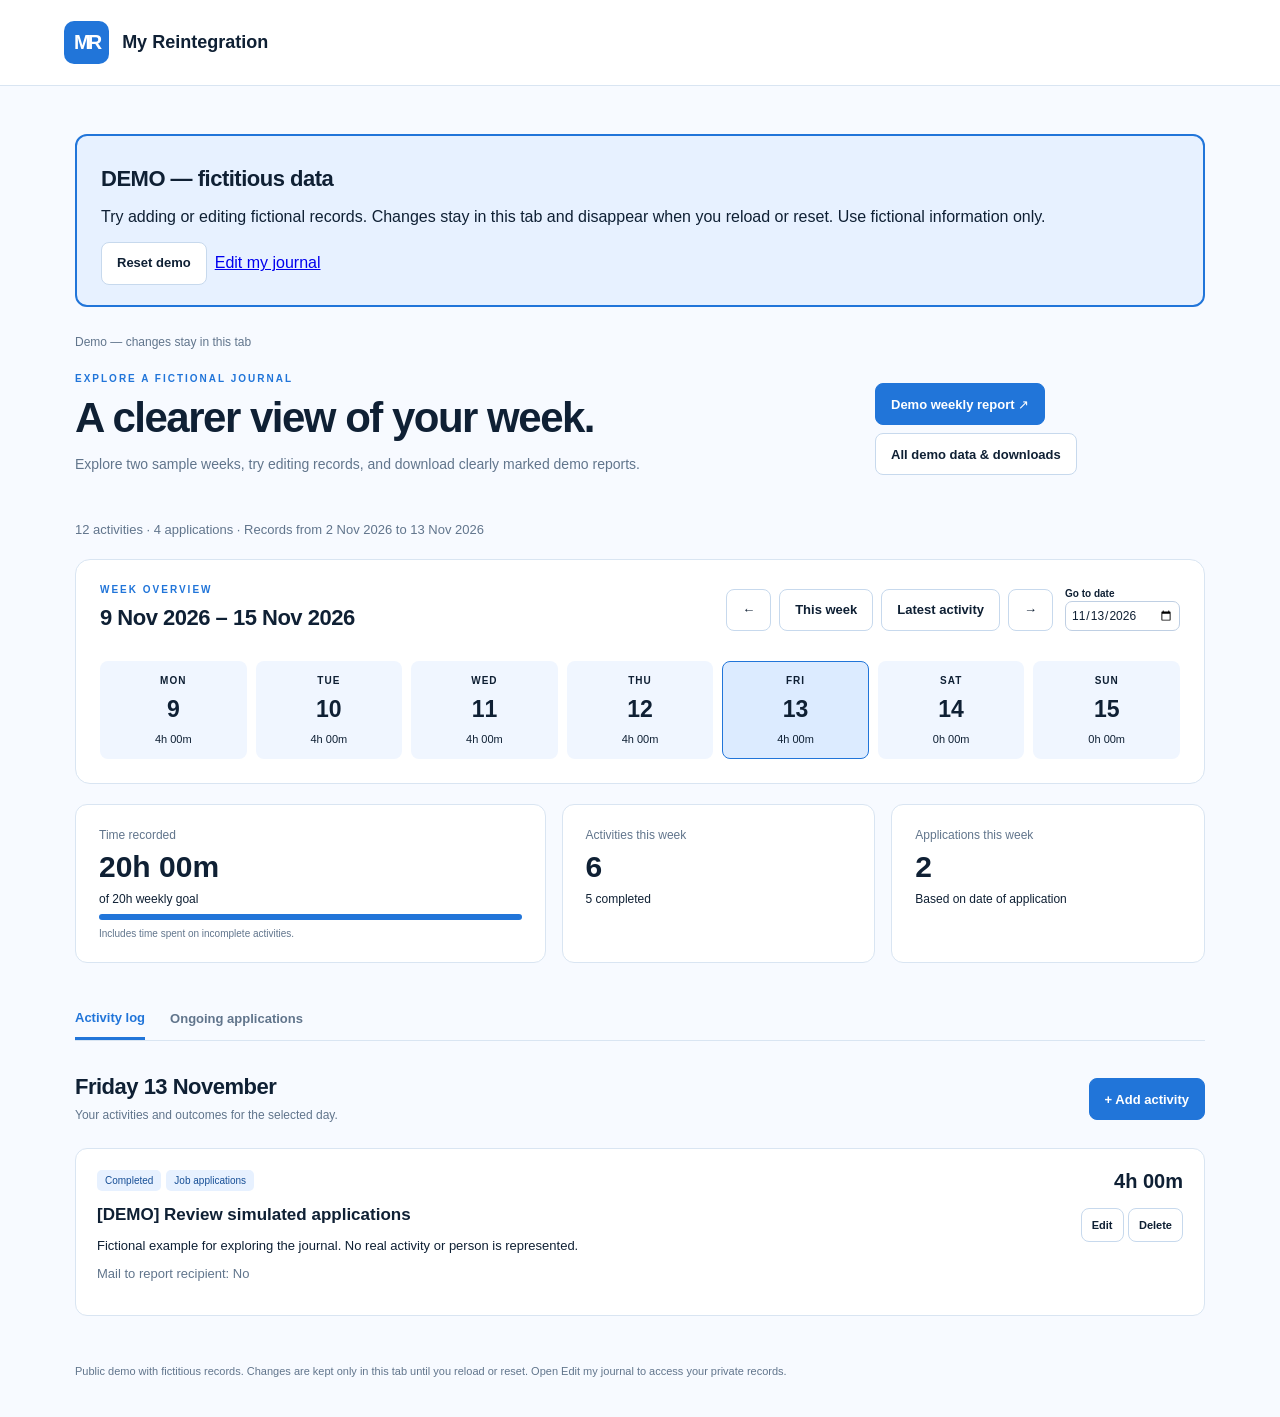
==== commit f22fbb63: "Separate public fictional demo from private full-history journal" ====
--- a/index.html
+++ b/index.html
@@ -1,5 +1,5 @@
-<!doctype html><html lang="en"><head><meta charset="utf-8"><meta name="viewport" content="width=device-width, initial-scale=1"><meta name="description" content="Reintegration activities, applications and reports. Shared read-only journal."><title>My Reintegration</title><link rel="stylesheet" href="style.css?v=3.0"><script src="google-config.js?v=3.0" defer></script><script src="google-store.js?v=3.0" defer></script><script src="guest-store.js?v=3.0" defer></script><script src="excel-export.js?v=3.0" defer></script><script src="app.js?v=3.0" defer></script><script src="access-admin.js?v=3.0" defer></script><script src="guest-view.js?v=3.0" defer></script><script src="https://accounts.google.com/gsi/client" async defer></script></head><body>
-<header><a class="brand" href="./"><span class="brandmark">M<span>R</span></span> My Reintegration</a><div class="actions"><button id="shareView">Share link</button><button id="settings">Settings & backup</button></div></header>
+<!doctype html><html lang="en"><head><meta charset="utf-8"><meta name="viewport" content="width=device-width, initial-scale=1"><meta name="referrer" content="no-referrer"><meta name="description" content="Try a reintegration journal with fictional example data. The real journal is private."><title>My Reintegration</title><link rel="stylesheet" href="style.css?v=4.0"><script src="google-config.js?v=4.0" defer></script><script src="google-store.js?v=4.0" defer></script><script src="guest-store.js?v=4.0" defer></script><script src="demo-store.js?v=4.0" defer></script><script src="excel-export.js?v=4.0" defer></script><script src="app.js?v=4.0" defer></script><script src="access-admin.js?v=4.0" defer></script><script src="guest-view.js?v=4.0" defer></script><script src="demo-view.js?v=4.0" defer></script></head><body>
+<header><a class="brand" href="./?edit=1"><span class="brandmark">M<span>R</span></span> My Reintegration</a><div class="actions"><button id="shareView">Share private access</button><button id="settings">Settings & backup</button></div></header>
 <main><div class="sync-bar"><span id="syncStatus" role="status" aria-live="polite">Sign in to Google</span><div class="actions"><button id="connect">Connect Google</button><button id="refresh" hidden>Refresh</button><button id="signout" hidden>Sign out</button><button id="retry" hidden>Retry pending save</button><button id="pendingBackup" hidden>Export pending backup</button><button id="resolvePending" hidden>Review conflict</button></div></div><div class="intro"><div><p class="eyebrow">YOUR PERSONAL WORK JOURNAL</p><h1>A clearer view of your week.</h1><p class="muted">Record your activities, keep track of applications, and share your progress.</p></div><div class="actions"><button class="primary" id="report">Weekly report ↗</button><button id="allData">All data & downloads</button></div></div>
 <div id="loadMessage" class="load-message" role="status" hidden></div><p id="dataSummary" class="data-summary" aria-live="polite"></p><section class="week-panel"><div class="week-top"><div><p class="eyebrow">WEEK OVERVIEW</p><h2 id="weekTitle"></h2></div><div class="actions"><button id="prev" aria-label="Previous week">←</button><button id="today">This week</button><button id="latest">Latest activity</button><button id="next" aria-label="Next week">→</button><label class="jump">Go to date<input type="date" id="jump"></label></div></div><div id="days" class="days"></div></section>
 <div class="stats"><div><span class="muted">Time recorded</span><strong id="total"></strong><span id="goalText"></span><progress id="progress" max="100" value="0"></progress><small>Includes time spent on incomplete activities.</small></div><div><span class="muted">Activities this week</span><strong id="count"></strong><span id="completed"></span></div><div><span class="muted">Applications this week</span><strong id="appCount"></strong><span>Based on date of application</span></div></div>
@@ -7,6 +7,6 @@
 <section><div class="section-head"><div><h2 id="sectionTitle"></h2><p class="muted" id="sectionHint"></p></div><button class="primary" id="add">+ Add activity</button></div><div id="records"></div></section>
 <footer><span class="dot"></span> Your Google Sheet holds your confirmed records. Local drafts and pending changes help recover interrupted work.<br>Google sign-in is required. Sharing stays under your control. No analytics or automatic email sending.</footer></main>
 <dialog id="editor"><form id="editForm"><div class="dialog-head"><h2 id="editTitle"></h2><button type="button" data-close="editor" aria-label="Close editor">✕</button></div><div id="fields" class="form-grid"></div><p class="muted small" id="draftStatus">Draft changes are saved locally as you type.</p><div class="dialog-actions"><button type="button" id="discard">Discard draft</button><button class="primary" type="submit">Save record</button></div></form></dialog>
-<dialog id="preferences"><form id="settingsForm"><div class="dialog-head"><h2>Settings & backup</h2><button type="button" data-close="preferences" aria-label="Close settings">✕</button></div><label>Weekly goal (hours)<input name="goal" type="number" min="0.25" max="168" step="0.25" required></label><label>Report recipient<input name="recipient" type="email" placeholder="Enter recipient email"></label><label>Your name (optional)<input name="name" maxlength="200"></label><p class="muted small">Settings and records are saved to your authorized Google Sheet. JSON backups contain personal records: keep them private.</p><button class="primary" type="submit">Save settings</button><hr><button type="button" id="privateAccess" hidden>Share read-only link</button><hr><h3>Your data, your copy</h3><div class="actions"><button type="button" id="backup">Export JSON backup</button><label class="file-button">Import JSON backup<input id="import" type="file" accept="application/json,.json"></label><button type="button" id="legacyBackup">Export original local backup</button><button type="button" id="migrate" hidden>Migrate local records to Google</button></div><p class="small muted">Import merges records and preserves existing entries. Conflicting IDs are copied with a new ID. Existing settings are preserved. A backup is downloaded first.</p></form></dialog>
-<dialog id="reportDialog"><div class="dialog-head"><div><p class="eyebrow">READY TO SHARE</p><h2 id="reportTitle">Weekly report</h2></div><button data-close="reportDialog" aria-label="Close report">✕</button></div><label class="report-scope">Report period<select id="reportScope"><option value="week">Selected week</option><option value="all">All recorded data</option></select></label><p id="reportRange" class="muted"></p><div class="actions"><button id="copy">Copy report</button><button id="pdf">Download PDF</button><button id="csv">Export CSV</button><button id="excel">Download Excel</button></div><pre id="reportText"></pre><section class="email-section"><h3>Prepare your email</h3><label>To<input id="emailTo" type="email"></label><label>Subject<input id="emailSubject"></label><label>Message<textarea id="emailBody" rows="10"></textarea></label><div class="actions"><button class="primary" id="email">Open email app</button><button id="eml">Download email draft</button></div><p class="small muted">Review and send in your email app. Files are not attached automatically. For long reports, use the downloadable email draft or attach the PDF.</p></section></dialog>
-<dialog id="accessManager"><div class="dialog-head"><h2>Share read-only link</h2><button data-close="accessManager" aria-label="Close sharing">✕</button></div><p>Anyone with this link can view the journal and download reports. It opens directly, with no account or access code.</p><label>Read-only link<input id="sharedViewUrl" readonly></label><div class="actions"><button id="copyViewLink" class="primary">Copy link</button><a id="openSharedView" target="_blank" rel="noopener">Open read-only view ↗</a></div><p id="accessError" role="status"></p><p class="small muted">Editing stays in your owner account.</p></dialog><div id="toast" role="status" aria-live="polite"></div></body></html>
+<dialog id="preferences"><form id="settingsForm"><div class="dialog-head"><h2>Settings & backup</h2><button type="button" data-close="preferences" aria-label="Close settings">✕</button></div><label>Weekly goal (hours)<input name="goal" type="number" min="0.25" max="168" step="0.25" required></label><label>Report recipient<input name="recipient" type="email" placeholder="Enter recipient email"></label><label>Your name (optional)<input name="name" maxlength="200"></label><p class="muted small">Settings and records are saved to your authorized Google Sheet. JSON backups contain personal records: keep them private.</p><button class="primary" type="submit">Save settings</button><hr><button type="button" id="privateAccess" hidden>Manage private access</button><hr><h3>Your data, your copy</h3><div class="actions"><button type="button" id="backup">Export JSON backup</button><label class="file-button">Import JSON backup<input id="import" type="file" accept="application/json,.json"></label><button type="button" id="legacyBackup">Export original local backup</button><button type="button" id="migrate" hidden>Migrate local records to Google</button></div><p class="small muted">Import merges records and preserves existing entries. Conflicting IDs are copied with a new ID. Existing settings are preserved. A backup is downloaded first.</p></form></dialog>
+<dialog id="reportDialog"><div class="dialog-head"><div><p class="eyebrow">READY TO SHARE</p><h2 id="reportTitle">Weekly report</h2></div><button data-close="reportDialog" aria-label="Close report">✕</button></div><label class="report-scope">Report period<select id="reportScope"><option value="week">Selected week</option><option value="all">All recorded data</option></select></label><p id="reportRange" class="muted"></p><div class="actions"><button id="copy">Copy report</button><button id="pdf">Download PDF</button><button id="csv">Export CSV</button><button id="excel">Download spreadsheet</button></div><pre id="reportText"></pre><section class="email-section"><h3>Prepare your email</h3><label>To<input id="emailTo" type="email"></label><label>Subject<input id="emailSubject"></label><label>Message<textarea id="emailBody" rows="10"></textarea></label><div class="actions"><button class="primary" id="email">Open email app</button><button id="eml">Download email draft</button></div><p class="small muted">Review and send in your email app. Files are not attached automatically. For long reports, use the downloadable email draft or attach the PDF.</p></section></dialog>
+<dialog id="accessManager"><div class="dialog-head"><h2>Private read-only access</h2><button data-close="accessManager" aria-label="Close sharing">✕</button></div><p>Share a private link with your report recipient. It allows reading and downloading every week, without editing. Anyone you give this private link to can use it until it expires or you revoke it.</p><label>Access expiry date<input id="accessExpiry" type="date" required></label><div class="actions"><button id="createPrivateLink" class="primary">Create private link</button><button id="refreshPrivateLinks">Refresh links</button></div><section id="newPrivateLink" hidden><label>New private read-only link<input id="sharedViewUrl" readonly autocomplete="off"></label><div class="actions"><button id="copyViewLink" class="primary">Copy private link</button><a id="openSharedView" target="_blank" rel="noopener noreferrer" referrerpolicy="no-referrer">Open private view ↗</a></div><p class="small muted">Copy this link now and keep it private. It is shown only during this signed-in session.</p></section><p id="accessError" role="status"></p><h3>Existing private links</h3><div id="privateLinkList"></div><p class="small muted">For your portfolio, share the public demonstration: <a id="publicDemoLink" href="./" target="_blank" rel="noopener noreferrer">Open public demo ↗</a></p></dialog><div id="toast" role="status" aria-live="polite"></div></body></html>
--- a/style.css
+++ b/style.css
@@ -1,4 +1,3 @@
-@import url('https://fonts.googleapis.com/css2?family=Source+Sans+3:wght@400;500;600;700;800&display=swap');
 :root{font-family:"Source Sans 3",Arial,sans-serif;color:#0F2034;background:#F7FAFF;font-synthesis:none;--green:#2175D9;--line:#D9E5F2;--muted:#61758C}*{box-sizing:border-box}body{margin:0}header{min-height:86px;padding:20px max(5vw,20px);display:flex;align-items:center;justify-content:space-between;background:#fff;border-bottom:1px solid var(--line);gap:16px}.brand{display:flex;align-items:center;gap:13px;font-weight:700;color:inherit;text-decoration:none;font-size:18px}.brandmark{background:var(--green);color:#fff;padding:10px;border-radius:10px;letter-spacing:-3px;font-size:20px}.brandmark span{color:#c6e69d}main{max-width:1190px;margin:auto;padding:48px 30px 20px}h1{font-size:clamp(28px,3.4vw,42px);letter-spacing:-1.5px;line-height:1.15;margin:10px 0 14px;font-weight:650}h2{font-size:22px;letter-spacing:-.5px;margin:5px 0}h3{font-size:17px}.eyebrow{font-size:10px;font-weight:800;letter-spacing:2px;color:var(--green);margin:0 0 10px}.muted{color:var(--muted)}.intro,.week-top,.section-head,.dialog-head{display:flex;justify-content:space-between;align-items:center;gap:20px}.intro{margin-bottom:34px}.intro p.muted{font-size:14px}.primary{background:var(--green);color:#fff;border-color:var(--green)}button,.file-button{font:inherit;font-size:13px;font-weight:600;cursor:pointer;min-height:42px;border:1px solid #cdd9d1;border-radius:8px;background:#fff;color:inherit;padding:10px 15px}button.primary{background:var(--green);color:white}button:hover,.file-button:hover{filter:brightness(.95)}button:focus-visible,a:focus-visible,input:focus-visible,textarea:focus-visible,select:focus-visible{outline:3px solid #d2a444;outline-offset:3px}.week-panel{background:#fff;border:1px solid var(--line);border-radius:15px;padding:24px}.week-top{margin-bottom:25px}.actions{display:flex;gap:8px;align-items:center;flex-wrap:wrap}.jump{font-size:10px;margin:0 0 0 4px}.jump input{margin:2px 0 0;padding:5px;font-size:12px;min-height:30px}.days{display:grid;grid-template-columns:repeat(7,1fr);gap:9px}.day{display:flex;flex-direction:column;align-items:center;padding:13px 3px;background:#f7f9f5;border-color:transparent;gap:10px}.day span:first-child{text-transform:uppercase;font-size:10px;letter-spacing:1px}.day b{font-size:23px;font-weight:600}.day small{font-size:11px;font-weight:400}.day.selected{background:#e8f0e4;border-color:#97b19e}.day.is-today b{border-bottom:2px solid var(--green)}.stats{display:grid;grid-template-columns:1.5fr 1fr 1fr;gap:16px;margin:20px 0 35px}.stats>div{background:#fff;border:1px solid var(--line);border-radius:12px;padding:23px;display:flex;flex-direction:column;gap:8px}.stats strong{font-size:30px;font-weight:600}.stats span,.stats small{font-size:12px}.stats small{color:var(--muted);font-size:10px}progress{width:100%;height:6px;border:0;border-radius:8px;overflow:hidden;accent-color:var(--green)}progress::-webkit-progress-bar{background:#edf1e9}progress::-webkit-progress-value{background:var(--green)}.tabs{border-bottom:1px solid var(--line);display:flex;gap:25px;margin-bottom:28px}.tabs button{border:0;background:none;border-radius:0;color:var(--muted);padding:12px 0}.tabs button.active{color:var(--green);border-bottom:3px solid var(--green)}.section-head{margin-bottom:18px}.section-head p{font-size:12px;margin:8px 0}.empty{text-align:center;padding:48px 20px;background:#eef2eb;border:1px dashed #c8d5c6;border-radius:12px}.empty .symbol{font-size:30px;color:#70866b;margin-bottom:15px}.empty h3{margin:5px}.empty p{font-size:13px;color:var(--muted)}.record{background:white;border:1px solid var(--line);padding:21px;border-radius:12px;margin:12px 0;display:flex;justify-content:space-between;gap:20px}.record h3{margin:9px 0;white-space:pre-wrap;overflow-wrap:anywhere}.record p{font-size:13px;white-space:pre-wrap;overflow-wrap:anywhere;max-width:750px}.badge{display:inline-block;font-size:10px;background:#edf3e7;border-radius:5px;padding:5px 8px;margin:0 5px 5px 0}.badge.pending{background:#faf1de}.record-side{flex-shrink:0;text-align:right}.record-side strong{display:block;margin-bottom:15px;font-size:20px}.record-side button{min-height:34px;padding:7px 10px;font-size:11px}footer{margin:45px 0 15px;font-size:11px;line-height:1.9;color:var(--muted);max-width:800px}.dot{display:inline-block;width:7px;height:7px;background:#6b8a55;border-radius:50%;margin-right:5px}dialog{border:1px solid var(--line);border-radius:16px;padding:28px;width:min(700px,calc(100% - 24px));max-height:90vh;box-shadow:0 25px 100px #102b3830;color:inherit}dialog::backdrop{background:#123b345e;backdrop-filter:blur(3px)}.dialog-head{margin-bottom:20px}.dialog-head button{border:0;font-size:18px}.form-grid{display:grid;grid-template-columns:1fr 1fr;gap:15px}.wide{grid-column:1/-1}label{display:block;font-size:12px;font-weight:600;margin:0 0 15px}input,textarea,select{display:block;width:100%;font:inherit;font-size:14px;font-weight:400;padding:11px;border:1px solid #becdc2;border-radius:7px;background:white;color:#183d38;margin-top:7px;min-height:42px}textarea{resize:vertical;line-height:1.6}.form-grid label{margin:0}.dialog-actions{display:flex;justify-content:space-between;gap:10px;margin-top:20px}.small{font-size:12px;line-height:1.6}hr{border:0;border-top:1px solid var(--line);margin:24px 0}.file-button{margin:0}.file-button input{font-size:11px;max-width:225px}pre{white-space:pre-wrap;overflow-wrap:anywhere;font:13px/1.8 inherit;background:#f5f7f2;padding:20px;border-radius:9px;max-height:320px;overflow:auto}#toast{position:fixed;bottom:25px;left:50%;transform:translateX(-50%);background:#183d38;color:#fff;padding:13px 22px;border-radius:8px;font-size:13px;max-width:90%;z-index:10;display:none}@media(max-width:650px){header{padding:15px}.brand{font-size:14px}.brandmark{font-size:16px}header button{font-size:11px;padding:8px}main{padding:28px 16px}.intro{display:block}.intro button{margin-top:10px}.week-panel{padding:14px}.week-top{display:block}.week-top h2{font-size:19px}.week-top .actions{margin-top:16px}.days{gap:3px}.day{border-radius:6px}.day b{font-size:20px}.day span:first-child{font-size:9px;letter-spacing:0}.day small{font-size:9px}.stats{gap:8px;grid-template-columns:1fr 1fr}.stats>div{padding:15px}.stats>div:first-child{grid-column:1/-1}.stats strong{font-size:25px}.section-head{align-items:flex-start;gap:10px}.section-head h2{font-size:19px}.section-head button{padding:10px;font-size:11px;flex-shrink:0}.record{display:block;padding:16px}.record-side{display:flex;align-items:center;gap:8px;text-align:left;margin-top:15px}.record-side strong{margin:0 auto 0 0;font-size:17px}.form-grid{grid-template-columns:1fr}.wide{grid-column:auto}dialog{padding:20px}.tabs{gap:20px}.tabs button{font-size:12px}}
 
 [hidden]{display:none!important}.sync-bar{display:flex;align-items:center;justify-content:space-between;gap:12px;margin-bottom:24px;color:var(--muted);font-size:12px}.sync-bar button{font-size:11px;min-height:34px;padding:7px 10px}#syncStatus[data-status="Connection error"]{color:#954d2d}button:disabled{opacity:.5;cursor:default}@media(max-width:650px){.sync-bar{align-items:flex-start;flex-direction:column}}
@@ -33,3 +32,11 @@
 .guest-view[data-journal-state="unavailable"] main>section,.guest-view[data-journal-state="unavailable"] .stats,.guest-view[data-journal-state="unavailable"] .tabs{display:none}
 .report-scope{max-width:340px}.intro>.actions{flex-shrink:0;max-width:330px}
 @media(max-width:650px){header>.actions{justify-content:flex-end}.intro>.actions{max-width:none}.week-top>.actions{gap:6px}.week-top>.actions button{padding:8px 10px}}
+
+/* Public demo and private access remain visually distinct. */
+.demo-view [data-demo-hidden="true"]{display:none!important}
+.demo-banner{padding:20px 24px;margin:0 0 28px;background:#E7F1FF;border:2px solid #2175D9;border-radius:12px;line-height:1.6}
+.demo-banner strong{display:block;font-size:18px;color:#174F96}.demo-banner p{margin:8px 0}.demo-banner .actions{margin-top:12px}
+#privateLinkList>div{display:flex;align-items:center;justify-content:space-between;gap:16px;padding:14px 0;border-bottom:1px solid var(--line);font-size:14px;overflow-wrap:anywhere}
+#sharedViewUrl{font-size:12px}#newPrivateLink{margin-top:24px}
+@media(max-width:650px){.demo-banner{padding:16px}#privateLinkList>div{align-items:flex-start;flex-direction:column}}
